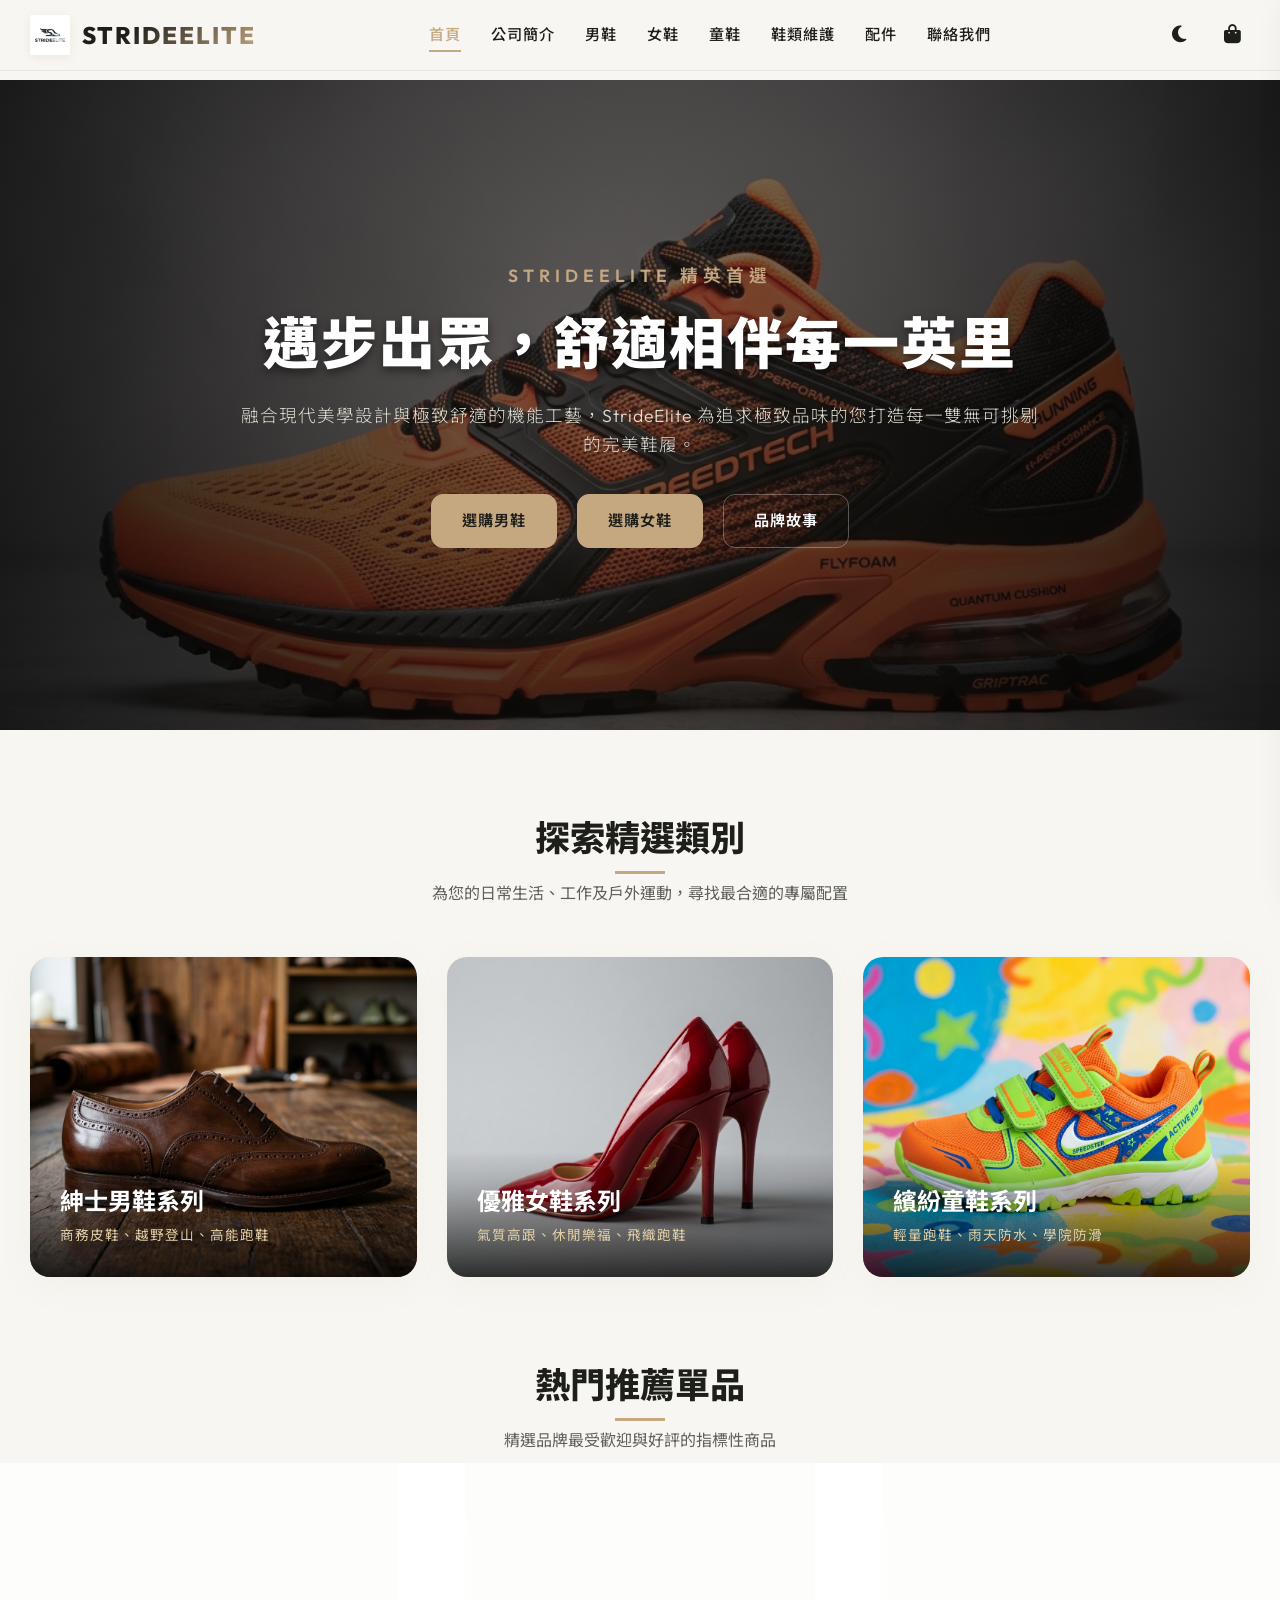
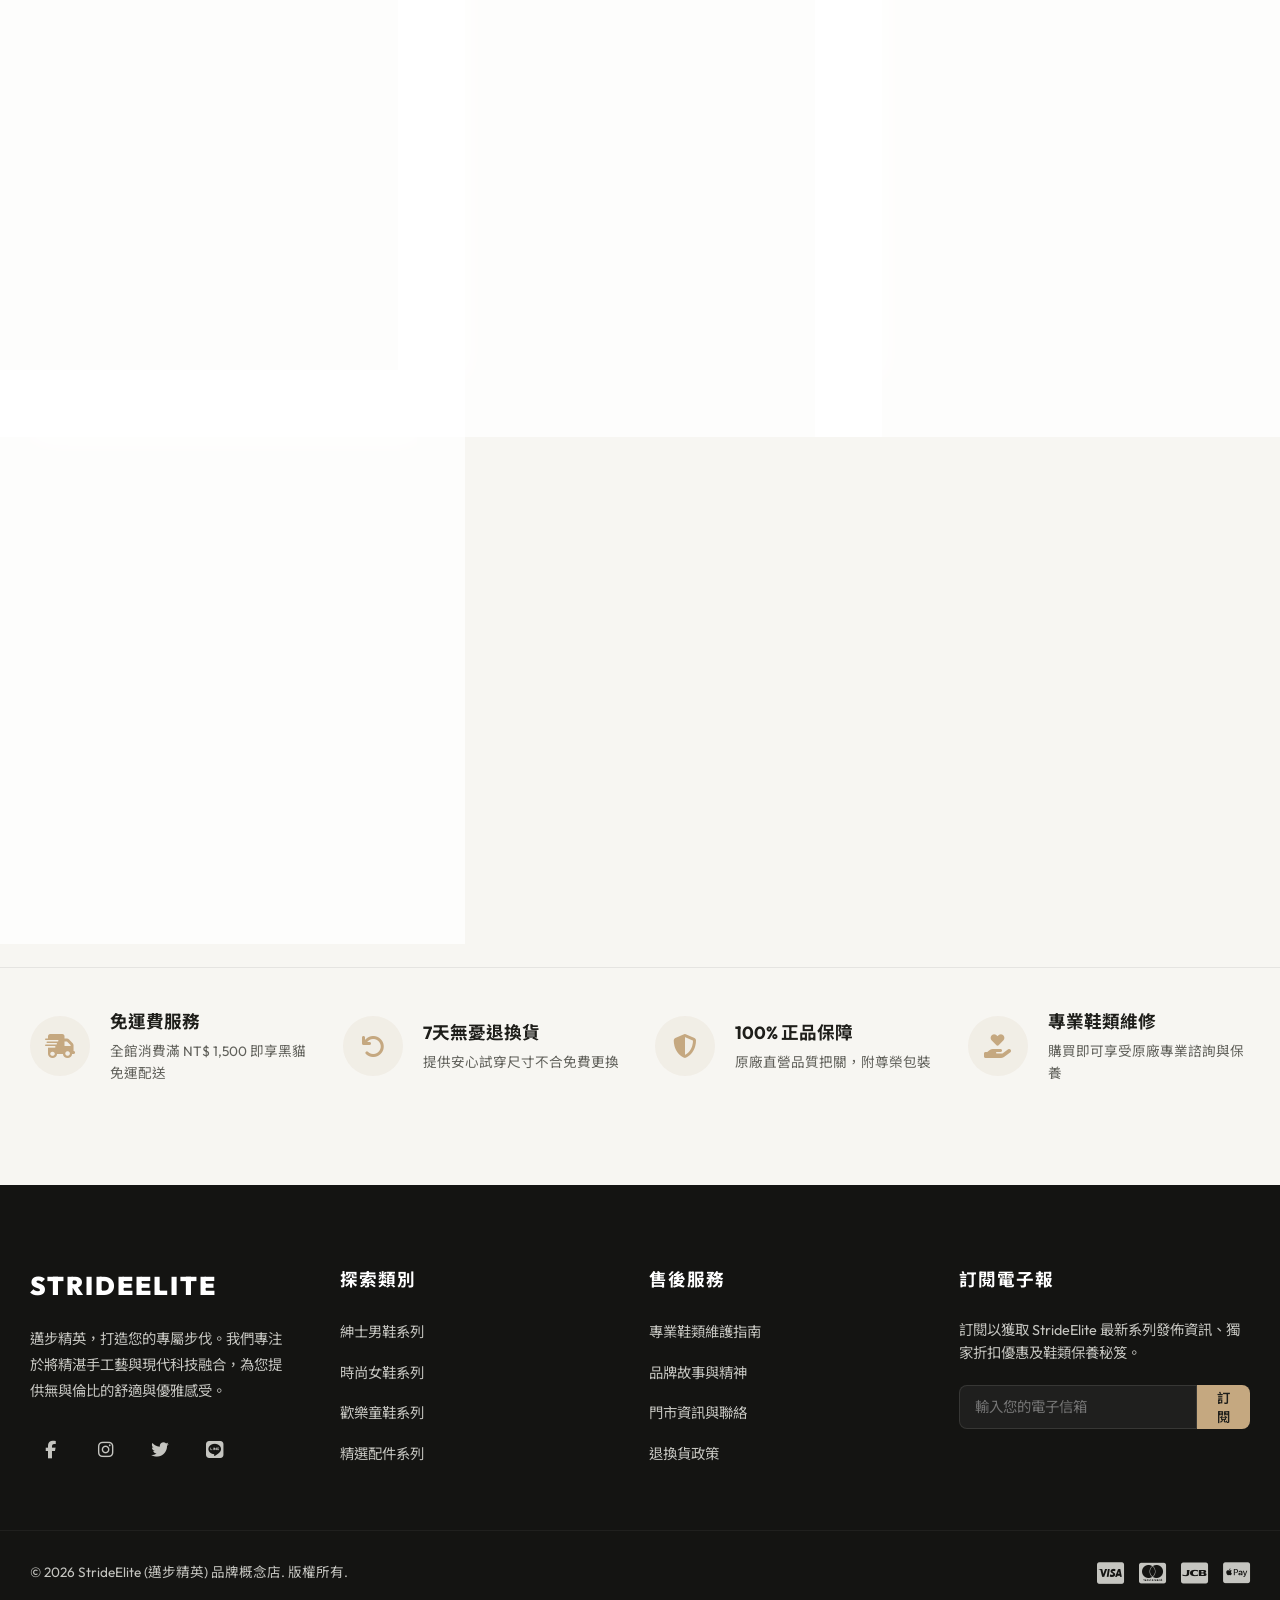
==== index.html @ 2a744b9c "Add files via upload" ====
<!DOCTYPE html>
<html lang="zh-Hant-TW">
<head>
  <meta charset="UTF-8">
  <meta name="viewport" content="width=device-width, initial-scale=1.0">
  
  <!-- SEO Meta Tags -->
  <title>陳如雪的鞋子商店</title>
  <meta name="description" content="StrideElite 邁步精英鞋類品牌概念店提供最優質的男鞋、女鞋、童鞋系列，以及頂級鞋類保養用品與專屬配件。融合精湛手工工藝與現代避震科技，為您打造極致完美的舒適步伐。">
  <meta name="keywords" content="StrideElite, 男鞋, 女鞋, 童鞋, 皮鞋, 運動鞋, 登山靴, 鞋子保養, 鞋墊, 購物網站">
  <meta name="author" content="StrideElite Co.">
  <meta name="robots" content="index, follow">
  
  <!-- Open Graph / Facebook -->
  <meta property="og:type" content="website">
  <meta property="og:title" content="StrideElite 邁步精英 | 尊榮頂級鞋類品牌概念店">
  <meta property="og:description" content="融合經典手工工藝與現代材料科技，為您提供無與倫比的舒適與優雅。全館滿 NT$ 1500 免運，享 7 天尺寸免費退換貨。">
  <meta property="og:image" content="assets/images/logo.png">
  
  <!-- Favicon -->
  <link rel="icon" type="image/png" href="assets/images/logo.png">
  
  <!-- Stylesheets -->
  <!-- FontAwesome Icons -->
  <link rel="stylesheet" href="https://cdnjs.cloudflare.com/ajax/libs/font-awesome/6.4.0/css/all.min.css">
  <!-- Custom CSS Stylesheet -->
  <link rel="stylesheet" href="css/styles.css">
</head>
<body>

  <!-- App Sticky Navbar (Header) -->
  <header class="app-header" id="app-header">
    <!-- Rendered Dynamically by js/components.js and js/app.js -->
  </header>

  <!-- Main View Container (Dynamic Content) -->
  <main class="main-content" id="main-content">
    <!-- Loaded Dynamically via Router (Home, About, Mens, Womens, Kids, Care, Accessories, Contact, Detail) -->
    <div style="padding: 100px; text-align: center;">
      <i class="fas fa-spinner fa-spin" style="font-size: 3rem; color: var(--primary-gold); margin-bottom: 20px;"></i>
      <h2>載入 StrideElite 精品商城中...</h2>
    </div>
  </main>

  <!-- App Footer -->
  <footer class="app-footer" id="app-footer">
    <!-- Rendered Dynamically by js/components.js and js/app.js -->
  </footer>

  <!-- Sidebar Cart Widget -->
  <div class="cart-sidebar" id="cart-sidebar">
    <div class="cart-header">
      <h3><i class="fas fa-shopping-bag" style="color: var(--primary-gold);"></i> 我的購物車</h3>
      <button class="close-cart-btn" id="close-cart-btn" title="關閉購物車">
        <i class="fas fa-times"></i>
      </button>
    </div>
    
    <!-- Dynamic Cart Item List -->
    <div class="cart-items-list" id="cart-items-list">
      <!-- Generated dynamically by js/app.js -->
    </div>
    
    <div class="cart-footer">
      <div class="cart-total-row">
        <span class="cart-total-label">總金額 (Subtotal):</span>
        <span class="cart-total-price" id="cart-total-price">0</span>
      </div>
      <button class="btn btn-primary btn-checkout" id="checkout-btn">
        立即前往結帳 <i class="fas fa-arrow-right" style="margin-left: 8px;"></i>
      </button>
    </div>
  </div>

  <!-- Global Backdrop overlay (for Cart & Drawer) -->
  <div class="overlay-backdrop" id="overlay-backdrop"></div>

  <!-- Application Logic Scripts -->
  <!-- 1. Database -->
  <script src="js/products.js"></script>
  <!-- 2. Reusable UI Templates -->
  <script src="js/components.js"></script>
  <!-- 3. Router and Controllers -->
  <script src="js/app.js"></script>
  
  <script>
    // 綁定頁尾的靜態內容加載（由於 Footer 為 SPA 全局，因此在頁面載入後自動渲染）
    document.addEventListener('DOMContentLoaded', () => {
      const footer = document.getElementById('app-footer');
      if (footer) {
        footer.innerHTML = getFooterHTML();
        
        // 訂閱表單模擬提交
        const newsletterForm = document.getElementById('newsletter-form');
        if (newsletterForm) {
          newsletterForm.addEventListener('submit', (e) => {
            e.preventDefault();
            const emailInput = newsletterForm.querySelector('input');
            const email = emailInput.value;
            showToast(`感謝訂閱！折扣碼已發送至 ${email}`);
            newsletterForm.reset();
          });
        }
      }
    });
  </script>
</body>
</html>
---- css/styles.css ----
/* StrideElite - Premium Brand Shoe Website Styling */

/* Import Fonts */
@import url('https://fonts.googleapis.com/css2?family=Noto+Sans+TC:wght@300;400;500;700;900&family=Outfit:wght@300;400;500;600;700;900&display=swap');

/* CSS Variables */
:root {
  /* Color Palette - Premium Warm/Bronze Theme */
  --primary-gold: #c5a880;
  --primary-gold-hover: #b09168;
  --accent-gold: #e2cfa7;
  
  /* Light Theme Colors */
  --bg-color: #f7f6f2;
  --bg-card: rgba(255, 255, 255, 0.75);
  --bg-nav: rgba(247, 246, 242, 0.85);
  --text-primary: #1e1e1a;
  --text-secondary: #60605a;
  --border-color: rgba(30, 30, 26, 0.08);
  --card-shadow: 0 8px 32px 0 rgba(197, 168, 128, 0.08);
  --glass-bg: rgba(255, 255, 255, 0.45);
  --glass-border: rgba(255, 255, 255, 0.6);
  --footer-bg: #141412;
  --footer-text: #c5c5c0;
  --input-bg: #ffffff;
  
  /* Status Colors */
  --success: #63a375;
  --warning: #ffb142;
  
  /* Fonts */
  --font-primary: 'Outfit', 'Noto Sans TC', sans-serif;
  
  /* System Constants */
  --border-radius-lg: 20px;
  --border-radius-md: 12px;
  --border-radius-sm: 8px;
  --transition-smooth: all 0.4s cubic-bezier(0.25, 1, 0.5, 1);
  --transition-fast: all 0.2s ease;
}

/* Dark Theme Variables */
[data-theme="dark"] {
  --bg-color: #0d0d0c;
  --bg-card: rgba(20, 20, 18, 0.75);
  --bg-nav: rgba(13, 13, 12, 0.85);
  --text-primary: #f5f5f0;
  --text-secondary: #a5a59f;
  --border-color: rgba(245, 245, 240, 0.08);
  --card-shadow: 0 8px 32px 0 rgba(0, 0, 0, 0.4);
  --glass-bg: rgba(20, 20, 18, 0.45);
  --glass-border: rgba(245, 245, 240, 0.08);
  --footer-bg: #070706;
  --footer-text: #9a9a95;
  --input-bg: #181816;
}

/* Reset & Global Styles */
* {
  margin: 0;
  padding: 0;
  box-sizing: border-box;
}

body {
  font-family: var(--font-primary);
  background-color: var(--bg-color);
  color: var(--text-primary);
  line-height: 1.6;
  overflow-x: hidden;
  transition: background-color 0.5s ease, color 0.5s ease;
}

a {
  text-decoration: none;
  color: inherit;
  transition: var(--transition-fast);
}

button, input, textarea, select {
  font-family: inherit;
  outline: none;
}

img {
  max-width: 100%;
  height: auto;
  display: block;
}

/* Scrollbar Customization */
::-webkit-scrollbar {
  width: 8px;
}
::-webkit-scrollbar-track {
  background: var(--bg-color);
}
::-webkit-scrollbar-thumb {
  background: var(--primary-gold);
  border-radius: 4px;
}
::-webkit-scrollbar-thumb:hover {
  background: var(--primary-gold-hover);
}

/* Glassmorphism Utility */
.glass-panel {
  background: var(--bg-card);
  backdrop-filter: blur(16px);
  -webkit-backdrop-filter: blur(16px);
  border: 1px solid var(--border-color);
  box-shadow: var(--card-shadow);
  border-radius: var(--border-radius-lg);
  transition: var(--transition-smooth);
}

/* App Header Layout */
.app-header {
  position: fixed;
  top: 0;
  left: 0;
  width: 100%;
  z-index: 1000;
  background: var(--bg-nav);
  backdrop-filter: blur(20px);
  -webkit-backdrop-filter: blur(20px);
  border-bottom: 1px solid var(--border-color);
  transition: var(--transition-smooth);
}

.header-container {
  max-width: 1400px;
  margin: 0 auto;
  padding: 15px 30px;
  display: flex;
  justify-content: space-between;
  align-items: center;
}

.logo-link {
  display: flex;
  align-items: center;
  gap: 12px;
}

.logo-img {
  height: 40px;
  width: auto;
  filter: drop-shadow(0 2px 4px rgba(197, 168, 128, 0.2));
}

.logo-text {
  font-size: 1.5rem;
  font-weight: 800;
  letter-spacing: 2px;
  background: linear-gradient(135deg, var(--text-primary) 30%, var(--primary-gold) 100%);
  -webkit-background-clip: text;
  -webkit-text-fill-color: transparent;
  text-transform: uppercase;
}

.nav-menu {
  display: flex;
  list-style: none;
  gap: 30px;
}

.nav-link {
  font-size: 0.95rem;
  font-weight: 500;
  letter-spacing: 1px;
  position: relative;
  padding: 8px 0;
}

.nav-link::after {
  content: '';
  position: absolute;
  bottom: 0;
  left: 0;
  width: 0;
  height: 2px;
  background-color: var(--primary-gold);
  transition: var(--transition-smooth);
}

.nav-link:hover, .nav-link.active {
  color: var(--primary-gold);
}

.nav-link:hover::after, .nav-link.active::after {
  width: 100%;
}

.header-actions {
  display: flex;
  align-items: center;
  gap: 20px;
}

.action-btn {
  background: none;
  border: none;
  color: var(--text-primary);
  font-size: 1.2rem;
  cursor: pointer;
  padding: 8px;
  border-radius: 50%;
  display: flex;
  align-items: center;
  justify-content: center;
  transition: var(--transition-smooth);
  border: 1px solid transparent;
}

.action-btn:hover {
  background-color: var(--border-color);
  color: var(--primary-gold);
  border-color: var(--primary-gold);
}

.theme-toggle i {
  transition: transform 0.5s ease;
}

.theme-toggle:hover i {
  transform: rotate(45deg);
}

/* Mobile Menu Toggle Button */
.menu-toggle {
  display: none;
}

/* Main Content Wrapper */
.main-content {
  margin-top: 80px; /* To prevent overlap with fixed header */
  min-height: calc(100vh - 80px - 320px);
}

/* Page Containers with Fade-in Animation */
.page-view {
  animation: pageFadeIn 0.6s cubic-bezier(0.25, 1, 0.5, 1) forwards;
}

@keyframes pageFadeIn {
  from {
    opacity: 0;
    transform: translateY(15px);
  }
  to {
    opacity: 1;
    transform: translateY(0);
  }
}

/* --- Hero Section & Homepage --- */
.hero-section {
  position: relative;
  height: 650px;
  display: flex;
  align-items: center;
  justify-content: center;
  text-align: center;
  background: linear-gradient(rgba(0, 0, 0, 0.4), rgba(0, 0, 0, 0.6)), url('../assets/images/men_runner.png') no-repeat center center;
  background-size: cover;
  background-attachment: fixed;
  color: #ffffff;
  padding: 0 20px;
}

.hero-overlay {
  position: absolute;
  top: 0;
  left: 0;
  width: 100%;
  height: 100%;
  background: radial-gradient(circle, rgba(197, 168, 128, 0.1) 0%, rgba(0, 0, 0, 0.7) 100%);
  pointer-events: none;
}

.hero-content {
  position: relative;
  z-index: 2;
  max-width: 800px;
  animation: heroSlideUp 1s ease-out;
}

@keyframes heroSlideUp {
  from {
    opacity: 0;
    transform: translateY(30px);
  }
  to {
    opacity: 1;
    transform: translateY(0);
  }
}

.hero-subtitle {
  font-size: 1.1rem;
  font-weight: 600;
  text-transform: uppercase;
  letter-spacing: 5px;
  color: var(--primary-gold);
  margin-bottom: 20px;
}

.hero-title {
  font-size: 3.5rem;
  font-weight: 900;
  line-height: 1.2;
  margin-bottom: 25px;
  letter-spacing: 2px;
  text-shadow: 0 4px 10px rgba(0, 0, 0, 0.5);
}

.hero-description {
  font-size: 1.1rem;
  margin-bottom: 35px;
  color: #e0e0d5;
  font-weight: 300;
  letter-spacing: 1px;
}

.hero-buttons {
  display: flex;
  justify-content: center;
  gap: 20px;
}

.btn {
  display: inline-flex;
  align-items: center;
  gap: 10px;
  padding: 14px 30px;
  border-radius: var(--border-radius-md);
  font-weight: 600;
  font-size: 0.95rem;
  letter-spacing: 1px;
  cursor: pointer;
  transition: var(--transition-smooth);
}

.btn-primary {
  background-color: var(--primary-gold);
  color: #1e1e1a;
  border: 1px solid var(--primary-gold);
}

.btn-primary:hover {
  background-color: transparent;
  color: #ffffff;
  box-shadow: 0 0 20px rgba(197, 168, 128, 0.4);
}

.btn-secondary {
  background-color: transparent;
  color: #ffffff;
  border: 1px solid rgba(255, 255, 255, 0.3);
}

.btn-secondary:hover {
  border-color: #ffffff;
  background-color: rgba(255, 255, 255, 0.1);
}

/* Category Grid Showcase */
.category-showcase {
  max-width: 1400px;
  margin: 80px auto;
  padding: 0 30px;
}

.section-header {
  text-align: center;
  margin-bottom: 50px;
}

.section-title {
  font-size: 2.2rem;
  font-weight: 800;
  margin-bottom: 15px;
  position: relative;
  display: inline-block;
}

.section-title::after {
  content: '';
  position: absolute;
  bottom: -8px;
  left: 50%;
  transform: translateX(-50%);
  width: 50px;
  height: 3px;
  background-color: var(--primary-gold);
}

.section-subtitle {
  color: var(--text-secondary);
  font-size: 1rem;
}

.grid-categories {
  display: grid;
  grid-template-columns: repeat(3, 1fr);
  gap: 30px;
}

.category-card {
  position: relative;
  height: 320px;
  border-radius: var(--border-radius-lg);
  overflow: hidden;
  box-shadow: var(--card-shadow);
  cursor: pointer;
}

.category-img-wrapper {
  width: 100%;
  height: 100%;
  transition: var(--transition-smooth);
}

.category-card img {
  width: 100%;
  height: 100%;
  object-fit: cover;
  transition: var(--transition-smooth);
}

.category-info {
  position: absolute;
  bottom: 0;
  left: 0;
  width: 100%;
  padding: 30px;
  background: linear-gradient(to top, rgba(0, 0, 0, 0.8) 0%, rgba(0, 0, 0, 0) 100%);
  color: #ffffff;
  z-index: 2;
  transition: var(--transition-smooth);
}

.category-info h3 {
  font-size: 1.5rem;
  font-weight: 700;
  margin-bottom: 5px;
}

.category-info p {
  font-size: 0.85rem;
  color: var(--accent-gold);
  letter-spacing: 1px;
}

.category-card:hover img {
  transform: scale(1.1);
}

.category-card:hover .category-info {
  padding-bottom: 35px;
}

/* Featured Products & Grid Lists */
.featured-products {
  max-width: 1400px;
  margin: 80px auto;
  padding: 0 30px;
}

.products-grid {
  display: grid;
  grid-template-columns: repeat(auto-fill, minmax(320px, 1fr));
  gap: 30px;
}

/* Product Card - Glassmorphism style */
.product-card {
  position: relative;
  display: flex;
  flex-direction: column;
  height: 100%;
  padding: 20px;
  border-radius: var(--border-radius-lg);
  overflow: hidden;
  transition: var(--transition-smooth);
  background: var(--bg-card);
}

.product-card:hover {
  transform: translateY(-8px);
  border-color: var(--primary-gold);
  box-shadow: 0 12px 40px 0 rgba(197, 168, 128, 0.15);
}

.badge-tag {
  position: absolute;
  top: 25px;
  left: 25px;
  background-color: var(--primary-gold);
  color: #1e1e1a;
  padding: 5px 12px;
  border-radius: 30px;
  font-size: 0.75rem;
  font-weight: 700;
  z-index: 3;
}

.product-img-holder {
  width: 100%;
  height: 250px;
  display: flex;
  align-items: center;
  justify-content: center;
  border-radius: var(--border-radius-md);
  background-color: rgba(30, 30, 26, 0.03);
  overflow: hidden;
  margin-bottom: 20px;
}

[data-theme="dark"] .product-img-holder {
  background-color: rgba(255, 255, 255, 0.02);
}

.product-img-holder img {
  max-height: 85%;
  max-width: 85%;
  object-fit: contain;
  transition: var(--transition-smooth);
}

.product-card:hover .product-img-holder img {
  transform: scale(1.08) rotate(-2deg);
}

.product-meta {
  flex-grow: 1;
  display: flex;
  flex-direction: column;
}

.product-meta-header {
  display: flex;
  justify-content: space-between;
  align-items: flex-start;
  margin-bottom: 10px;
}

.product-cat {
  font-size: 0.8rem;
  text-transform: uppercase;
  color: var(--primary-gold);
  font-weight: 600;
  letter-spacing: 1px;
}

.product-rating {
  font-size: 0.85rem;
  font-weight: 600;
  display: flex;
  align-items: center;
  gap: 4px;
  color: var(--warning);
}

.product-card-title {
  font-size: 1.15rem;
  font-weight: 700;
  margin-bottom: 12px;
  line-height: 1.4;
  color: var(--text-primary);
  display: -webkit-box;
  -webkit-line-clamp: 2;
  -webkit-box-orient: vertical;
  overflow: hidden;
  height: 3.2rem;
}

.product-card-bottom {
  display: flex;
  justify-content: space-between;
  align-items: center;
  margin-top: auto;
  padding-top: 15px;
  border-top: 1px solid var(--border-color);
}

.price-box {
  display: flex;
  flex-direction: column;
}

.price-original {
  font-size: 0.8rem;
  text-decoration: line-through;
  color: var(--text-secondary);
}

.price-current {
  font-size: 1.3rem;
  font-weight: 800;
  color: var(--text-primary);
}

.price-current::before {
  content: 'NT$ ';
  font-size: 0.9rem;
  font-weight: 600;
}

.add-cart-btn {
  background-color: var(--primary-gold);
  border: none;
  width: 40px;
  height: 40px;
  border-radius: var(--border-radius-sm);
  color: #1e1e1a;
  cursor: pointer;
  display: flex;
  align-items: center;
  justify-content: center;
  font-size: 1rem;
  transition: var(--transition-smooth);
}

.add-cart-btn:hover {
  background-color: var(--text-primary);
  color: var(--bg-color);
}

/* Grid Filter Section */
.filter-bar {
  display: flex;
  justify-content: space-between;
  align-items: center;
  margin-bottom: 40px;
  padding: 20px 30px;
  border-radius: var(--border-radius-md);
  flex-wrap: wrap;
  gap: 20px;
}

.search-box {
  position: relative;
  min-width: 300px;
  flex-grow: 1;
  max-width: 450px;
}

.search-box input {
  width: 100%;
  padding: 12px 20px 12px 45px;
  border-radius: 30px;
  border: 1px solid var(--border-color);
  background-color: var(--input-bg);
  color: var(--text-primary);
  font-size: 0.9rem;
  transition: var(--transition-smooth);
}

.search-box input:focus {
  border-color: var(--primary-gold);
  box-shadow: 0 0 0 3px rgba(197, 168, 128, 0.15);
}

.search-box i {
  position: absolute;
  left: 18px;
  top: 50%;
  transform: translateY(-50%);
  color: var(--text-secondary);
}

.filter-options {
  display: flex;
  gap: 15px;
  align-items: center;
}

.filter-select {
  padding: 12px 20px;
  border-radius: 30px;
  border: 1px solid var(--border-color);
  background-color: var(--input-bg);
  color: var(--text-primary);
  font-size: 0.9rem;
  cursor: pointer;
  transition: var(--transition-smooth);
}

.filter-select:focus {
  border-color: var(--primary-gold);
}

/* Brand Benefits Badge row */
.brand-benefits {
  max-width: 1400px;
  margin: 60px auto;
  padding: 40px 30px;
  display: grid;
  grid-template-columns: repeat(4, 1fr);
  gap: 30px;
  border-top: 1px solid var(--border-color);
}

.benefit-item {
  display: flex;
  align-items: center;
  gap: 20px;
}

.benefit-icon {
  width: 60px;
  height: 60px;
  background-color: rgba(197, 168, 128, 0.1);
  color: var(--primary-gold);
  border-radius: 50%;
  display: flex;
  align-items: center;
  justify-content: center;
  font-size: 1.5rem;
  flex-shrink: 0;
}

.benefit-text h4 {
  font-size: 1.1rem;
  font-weight: 700;
  margin-bottom: 5px;
}

.benefit-text p {
  font-size: 0.85rem;
  color: var(--text-secondary);
}

/* --- Company Profile Page (關於我們) --- */
.about-hero {
  height: 400px;
  position: relative;
  display: flex;
  align-items: center;
  justify-content: center;
  background: linear-gradient(rgba(0,0,0,0.5), rgba(0,0,0,0.7)), url('../assets/images/logo.png') no-repeat center center;
  background-size: contain;
  background-color: #141412;
  color: #ffffff;
  text-align: center;
  margin-bottom: 80px;
}

.about-content {
  max-width: 1000px;
  margin: 0 auto 80px;
  padding: 0 30px;
}

.about-grid {
  display: grid;
  grid-template-columns: 1fr 1fr;
  gap: 60px;
  align-items: center;
  margin-bottom: 80px;
}

.about-text h3 {
  font-size: 1.8rem;
  font-weight: 700;
  margin-bottom: 20px;
  color: var(--primary-gold);
}

.about-text p {
  margin-bottom: 20px;
  color: var(--text-secondary);
  font-size: 1.05rem;
  text-align: justify;
}

.about-image {
  border-radius: var(--border-radius-lg);
  overflow: hidden;
  box-shadow: var(--card-shadow);
  border: 1px solid var(--border-color);
  background-color: var(--bg-card);
  padding: 10px;
}

.about-image img {
  border-radius: var(--border-radius-md);
  width: 100%;
  height: 400px;
  object-fit: cover;
}

.values-row {
  display: grid;
  grid-template-columns: repeat(3, 1fr);
  gap: 30px;
  margin-top: 60px;
}

.value-card {
  padding: 40px 30px;
  text-align: center;
}

.value-card i {
  font-size: 2.5rem;
  color: var(--primary-gold);
  margin-bottom: 25px;
}

.value-card h4 {
  font-size: 1.3rem;
  font-weight: 700;
  margin-bottom: 15px;
}

.value-card p {
  color: var(--text-secondary);
  font-size: 0.95rem;
}

/* --- Shoe Care & Maintenance (鞋類維護) --- */
.care-section {
  max-width: 1200px;
  margin: 60px auto;
  padding: 0 30px;
}

.care-tabs {
  display: flex;
  justify-content: center;
  gap: 15px;
  margin-bottom: 50px;
}

.tab-btn {
  padding: 12px 25px;
  border-radius: 30px;
  border: 1px solid var(--border-color);
  background: var(--bg-card);
  color: var(--text-primary);
  font-weight: 600;
  cursor: pointer;
  transition: var(--transition-smooth);
}

.tab-btn.active, .tab-btn:hover {
  background-color: var(--primary-gold);
  color: #1e1e1a;
  border-color: var(--primary-gold);
  box-shadow: 0 4px 15px rgba(197, 168, 128, 0.3);
}

.care-guide-container {
  display: grid;
  grid-template-columns: 1fr 1fr;
  gap: 50px;
  align-items: center;
  padding: 40px;
}

.care-guide-content h3 {
  font-size: 1.8rem;
  font-weight: 800;
  margin-bottom: 20px;
  color: var(--primary-gold);
}

.care-guide-content p {
  color: var(--text-secondary);
  margin-bottom: 30px;
}

.step-list {
  display: flex;
  flex-direction: column;
  gap: 20px;
}

.step-item {
  display: flex;
  gap: 15px;
}

.step-num {
  width: 32px;
  height: 32px;
  background-color: var(--primary-gold);
  color: #1e1e1a;
  border-radius: 50%;
  display: flex;
  align-items: center;
  justify-content: center;
  font-weight: 700;
  flex-shrink: 0;
}

.step-text h5 {
  font-size: 1rem;
  font-weight: 700;
  margin-bottom: 5px;
}

.step-text p {
  font-size: 0.9rem;
  color: var(--text-secondary);
  margin-bottom: 0;
}

.care-guide-img img {
  border-radius: var(--border-radius-lg);
  box-shadow: var(--card-shadow);
  width: 100%;
  height: 350px;
  object-fit: cover;
}

/* --- Contact Us (聯絡我們) --- */
.contact-container {
  max-width: 1200px;
  margin: 60px auto;
  padding: 0 30px;
  display: grid;
  grid-template-columns: 1.2fr 1.8fr;
  gap: 50px;
}

.contact-info-panel {
  padding: 40px;
  display: flex;
  flex-direction: column;
  gap: 30px;
}

.contact-info-panel h3 {
  font-size: 1.8rem;
  font-weight: 800;
  color: var(--primary-gold);
}

.contact-details {
  display: flex;
  flex-direction: column;
  gap: 25px;
}

.contact-detail-item {
  display: flex;
  gap: 20px;
  align-items: flex-start;
}

.contact-detail-item i {
  font-size: 1.3rem;
  color: var(--primary-gold);
  width: 30px;
  text-align: center;
}

.contact-detail-text h5 {
  font-size: 1rem;
  font-weight: 700;
  margin-bottom: 4px;
}

.contact-detail-text p {
  font-size: 0.9rem;
  color: var(--text-secondary);
}

.social-links {
  display: flex;
  gap: 15px;
  margin-top: 10px;
}

.social-icon {
  width: 40px;
  height: 40px;
  border-radius: 50%;
  border: 1px solid var(--border-color);
  display: flex;
  align-items: center;
  justify-content: center;
  font-size: 1.1rem;
  transition: var(--transition-smooth);
}

.social-icon:hover {
  background-color: var(--primary-gold);
  color: #1e1e1a;
  border-color: var(--primary-gold);
  transform: translateY(-3px);
}

.contact-form-panel {
  padding: 40px;
}

.contact-form-panel h3 {
  font-size: 1.8rem;
  font-weight: 800;
  margin-bottom: 30px;
}

.form-group {
  margin-bottom: 20px;
}

.form-group label {
  display: block;
  font-size: 0.9rem;
  font-weight: 600;
  margin-bottom: 8px;
}

.form-group input, .form-group textarea {
  width: 100%;
  padding: 12px 18px;
  border-radius: var(--border-radius-sm);
  border: 1px solid var(--border-color);
  background-color: var(--input-bg);
  color: var(--text-primary);
  font-size: 0.95rem;
  transition: var(--transition-smooth);
}

.form-group input:focus, .form-group textarea:focus {
  border-color: var(--primary-gold);
  box-shadow: 0 0 0 3px rgba(197, 168, 128, 0.15);
}

.form-group textarea {
  height: 150px;
  resize: vertical;
}

/* Submit Form Feedback */
.form-feedback {
  padding: 15px;
  border-radius: var(--border-radius-sm);
  margin-bottom: 20px;
  font-weight: 600;
  display: none;
  animation: pageFadeIn 0.3s ease;
}

.form-feedback.success {
  background-color: rgba(99, 163, 117, 0.15);
  color: var(--success);
  border: 1px solid rgba(99, 163, 117, 0.3);
  display: block;
}

/* --- Product Detail Page (商品詳細頁面) --- */
.detail-container {
  max-width: 1300px;
  margin: 60px auto;
  padding: 0 30px;
}

.detail-back-link {
  display: inline-flex;
  align-items: center;
  gap: 8px;
  font-weight: 600;
  color: var(--primary-gold);
  margin-bottom: 30px;
}

.detail-back-link:hover {
  transform: translateX(-5px);
}

.detail-grid {
  display: grid;
  grid-template-columns: 1fr 1fr;
  gap: 60px;
  margin-bottom: 80px;
}

.detail-gallery {
  display: flex;
  align-items: center;
  justify-content: center;
  padding: 40px;
  border-radius: var(--border-radius-lg);
  background-color: rgba(30, 30, 26, 0.02);
}

[data-theme="dark"] .detail-gallery {
  background-color: rgba(255, 255, 255, 0.01);
}

.detail-main-img {
  max-height: 450px;
  object-fit: contain;
  filter: drop-shadow(0 15px 30px rgba(0, 0, 0, 0.1));
}

.detail-info {
  display: flex;
  flex-direction: column;
}

.detail-cat-row {
  display: flex;
  justify-content: space-between;
  align-items: center;
  margin-bottom: 15px;
}

.detail-title {
  font-size: 2.2rem;
  font-weight: 900;
  line-height: 1.3;
  margin-bottom: 20px;
}

.detail-price-row {
  display: flex;
  align-items: center;
  gap: 20px;
  margin-bottom: 25px;
  padding-bottom: 25px;
  border-bottom: 1px solid var(--border-color);
}

.detail-price-curr {
  font-size: 2rem;
  font-weight: 800;
  color: var(--text-primary);
}

.detail-price-curr::before {
  content: 'NT$ ';
  font-size: 1.2rem;
}

.detail-price-orig {
  font-size: 1.1rem;
  text-decoration: line-through;
  color: var(--text-secondary);
}

.detail-description {
  color: var(--text-secondary);
  font-size: 1.05rem;
  margin-bottom: 30px;
  line-height: 1.8;
}

.detail-options {
  display: flex;
  flex-direction: column;
  gap: 25px;
  margin-bottom: 40px;
}

.option-group h4 {
  font-size: 0.95rem;
  font-weight: 700;
  margin-bottom: 12px;
  text-transform: uppercase;
  letter-spacing: 1px;
}

.size-selector {
  display: flex;
  flex-wrap: wrap;
  gap: 12px;
}

.size-btn {
  width: 50px;
  height: 50px;
  border-radius: 50%;
  border: 1px solid var(--border-color);
  background: var(--bg-card);
  color: var(--text-primary);
  font-weight: 600;
  font-size: 0.95rem;
  display: flex;
  align-items: center;
  justify-content: center;
  cursor: pointer;
  transition: var(--transition-smooth);
}

.size-btn:hover {
  border-color: var(--primary-gold);
  color: var(--primary-gold);
}

.size-btn.active {
  background-color: var(--primary-gold);
  color: #1e1e1a;
  border-color: var(--primary-gold);
  box-shadow: 0 4px 15px rgba(197, 168, 128, 0.3);
}

.color-selector {
  display: flex;
  gap: 12px;
}

.color-pill {
  padding: 8px 18px;
  border-radius: 30px;
  border: 1px solid var(--border-color);
  background: var(--bg-card);
  font-size: 0.9rem;
  font-weight: 600;
  cursor: pointer;
  transition: var(--transition-smooth);
}

.color-pill:hover, .color-pill.active {
  border-color: var(--primary-gold);
  color: var(--primary-gold);
}

.color-pill.active {
  background-color: rgba(197, 168, 128, 0.1);
}

.detail-actions {
  display: flex;
  gap: 20px;
  margin-bottom: 40px;
}

.qty-selector {
  display: flex;
  align-items: center;
  border: 1px solid var(--border-color);
  border-radius: var(--border-radius-sm);
  background: var(--bg-card);
  overflow: hidden;
}

.qty-btn {
  border: none;
  background: none;
  color: var(--text-primary);
  width: 45px;
  height: 45px;
  font-size: 1.1rem;
  cursor: pointer;
  display: flex;
  align-items: center;
  justify-content: center;
  transition: var(--transition-fast);
}

.qty-btn:hover {
  background-color: var(--border-color);
}

.qty-input {
  width: 50px;
  height: 45px;
  border: none;
  background: none;
  color: var(--text-primary);
  text-align: center;
  font-size: 1rem;
  font-weight: 700;
  pointer-events: none;
}

.btn-add-to-cart {
  flex-grow: 1;
  justify-content: center;
  height: 47px;
}

/* Detail Features List */
.detail-features {
  padding: 30px;
  margin-bottom: 60px;
}

.detail-features h4 {
  font-size: 1.2rem;
  font-weight: 800;
  margin-bottom: 20px;
  color: var(--primary-gold);
}

.detail-features ul {
  list-style: none;
  display: flex;
  flex-direction: column;
  gap: 12px;
}

.detail-features li {
  position: relative;
  padding-left: 25px;
  font-size: 0.95rem;
  color: var(--text-secondary);
}

.detail-features li::before {
  content: '✓';
  position: absolute;
  left: 0;
  color: var(--primary-gold);
  font-weight: 900;
}

/* Dynamic Reviews Widget */
.reviews-section {
  border-top: 1px solid var(--border-color);
  padding-top: 50px;
}

.reviews-header {
  display: flex;
  justify-content: space-between;
  align-items: center;
  margin-bottom: 40px;
}

.reviews-header h4 {
  font-size: 1.5rem;
  font-weight: 800;
}

.reviews-summary {
  display: flex;
  align-items: center;
  gap: 15px;
}

.rating-huge {
  font-size: 3rem;
  font-weight: 900;
  color: var(--primary-gold);
  line-height: 1;
}

.rating-stars {
  color: var(--warning);
  font-size: 1.1rem;
}

.reviews-list {
  display: flex;
  flex-direction: column;
  gap: 25px;
}

.review-item {
  padding: 25px;
  border-radius: var(--border-radius-md);
}

.review-meta {
  display: flex;
  justify-content: space-between;
  align-items: center;
  margin-bottom: 12px;
}

.review-user-info {
  display: flex;
  align-items: center;
  gap: 12px;
}

.user-avatar {
  width: 40px;
  height: 40px;
  border-radius: 50%;
  background-color: var(--primary-gold);
  color: #1e1e1a;
  display: flex;
  align-items: center;
  justify-content: center;
  font-weight: 700;
  font-size: 0.95rem;
}

.user-name {
  font-weight: 700;
  font-size: 0.95rem;
}

.review-date {
  font-size: 0.8rem;
  color: var(--text-secondary);
}

.review-content {
  font-size: 0.95rem;
  color: var(--text-secondary);
  line-height: 1.6;
}

/* --- Cart Sidebar Widget --- */
.cart-sidebar {
  position: fixed;
  top: 0;
  right: -450px;
  width: 420px;
  height: 100vh;
  z-index: 2000;
  background: var(--bg-card);
  backdrop-filter: blur(20px);
  -webkit-backdrop-filter: blur(20px);
  border-left: 1px solid var(--border-color);
  box-shadow: -10px 0 40px rgba(0, 0, 0, 0.15);
  display: flex;
  flex-direction: column;
  transition: right 0.5s cubic-bezier(0.25, 1, 0.5, 1);
}

.cart-sidebar.open {
  right: 0;
}

.cart-header {
  padding: 25px 30px;
  border-bottom: 1px solid var(--border-color);
  display: flex;
  justify-content: space-between;
  align-items: center;
}

.cart-header h3 {
  font-size: 1.3rem;
  font-weight: 800;
  display: flex;
  align-items: center;
  gap: 10px;
}

.close-cart-btn {
  background: none;
  border: none;
  color: var(--text-primary);
  font-size: 1.3rem;
  cursor: pointer;
  padding: 5px;
  border-radius: 50%;
  display: flex;
  align-items: center;
  justify-content: center;
  transition: var(--transition-fast);
}

.close-cart-btn:hover {
  background-color: var(--border-color);
  color: var(--primary-gold);
}

.cart-items-list {
  flex-grow: 1;
  padding: 30px;
  overflow-y: auto;
  display: flex;
  flex-direction: column;
  gap: 20px;
}

.cart-item {
  display: flex;
  gap: 15px;
  align-items: center;
  border-bottom: 1px solid var(--border-color);
  padding-bottom: 20px;
}

.cart-item-img {
  width: 70px;
  height: 70px;
  border-radius: var(--border-radius-sm);
  background-color: rgba(30, 30, 26, 0.02);
  display: flex;
  align-items: center;
  justify-content: center;
  flex-shrink: 0;
}

.cart-item-img img {
  max-width: 85%;
  max-height: 85%;
  object-fit: contain;
}

.cart-item-details {
  flex-grow: 1;
}

.cart-item-title {
  font-size: 0.95rem;
  font-weight: 700;
  margin-bottom: 4px;
  display: -webkit-box;
  -webkit-line-clamp: 1;
  -webkit-box-orient: vertical;
  overflow: hidden;
}

.cart-item-spec {
  font-size: 0.75rem;
  color: var(--text-secondary);
  margin-bottom: 6px;
}

.cart-item-price-row {
  display: flex;
  justify-content: space-between;
  align-items: center;
}

.cart-item-price {
  font-weight: 700;
  font-size: 0.95rem;
}

.cart-item-qty {
  font-size: 0.8rem;
  color: var(--text-secondary);
}

.remove-item-btn {
  background: none;
  border: none;
  color: var(--text-secondary);
  cursor: pointer;
  padding: 5px;
  font-size: 0.9rem;
  transition: var(--transition-fast);
}

.remove-item-btn:hover {
  color: #ff4757;
}

.cart-footer {
  padding: 30px;
  border-top: 1px solid var(--border-color);
  background-color: rgba(30, 30, 26, 0.01);
}

.cart-total-row {
  display: flex;
  justify-content: space-between;
  align-items: center;
  margin-bottom: 20px;
}

.cart-total-label {
  font-weight: 700;
  font-size: 1.1rem;
}

.cart-total-price {
  font-size: 1.5rem;
  font-weight: 800;
  color: var(--primary-gold);
}

.cart-total-price::before {
  content: 'NT$ ';
  font-size: 1.1rem;
}

.btn-checkout {
  width: 100%;
  justify-content: center;
}

.empty-cart-text {
  text-align: center;
  color: var(--text-secondary);
  margin-top: 100px;
  font-size: 1rem;
}

/* App Footer Layout */
.app-footer {
  background-color: var(--footer-bg);
  color: var(--footer-text);
  padding: 80px 0 40px;
  border-top: 1px solid var(--border-color);
}

.footer-container {
  max-width: 1400px;
  margin: 0 auto;
  padding: 0 30px;
  display: grid;
  grid-template-columns: repeat(4, 1fr);
  gap: 50px;
}

.footer-logo-panel h3 {
  font-size: 1.6rem;
  font-weight: 900;
  color: #ffffff;
  letter-spacing: 2px;
  text-transform: uppercase;
  margin-bottom: 20px;
}

.footer-logo-panel p {
  font-size: 0.9rem;
  line-height: 1.8;
  margin-bottom: 25px;
}

.footer-links-panel h4 {
  font-size: 1.1rem;
  font-weight: 700;
  color: #ffffff;
  margin-bottom: 25px;
  text-transform: uppercase;
  letter-spacing: 1px;
}

.footer-links-panel ul {
  list-style: none;
  display: flex;
  flex-direction: column;
  gap: 15px;
}

.footer-links-panel a {
  font-size: 0.9rem;
  transition: var(--transition-fast);
}

.footer-links-panel a:hover {
  color: var(--primary-gold);
  padding-left: 5px;
}

.footer-newsletter-panel h4 {
  font-size: 1.1rem;
  font-weight: 700;
  color: #ffffff;
  margin-bottom: 25px;
  text-transform: uppercase;
  letter-spacing: 1px;
}

.footer-newsletter-panel p {
  font-size: 0.9rem;
  margin-bottom: 20px;
  line-height: 1.6;
}

.newsletter-form {
  display: flex;
}

.newsletter-form input {
  flex-grow: 1;
  padding: 12px 15px;
  border: 1px solid rgba(255, 255, 255, 0.1);
  background-color: rgba(255, 255, 255, 0.05);
  color: #ffffff;
  font-size: 0.9rem;
  border-radius: var(--border-radius-sm) 0 0 var(--border-radius-sm);
}

.newsletter-form button {
  background-color: var(--primary-gold);
  color: #1e1e1a;
  border: none;
  padding: 0 20px;
  cursor: pointer;
  font-weight: 600;
  border-radius: 0 var(--border-radius-sm) var(--border-radius-sm) 0;
  transition: var(--transition-fast);
}

.newsletter-form button:hover {
  background-color: #ffffff;
}

.footer-bottom {
  max-width: 1400px;
  margin: 60px auto 0;
  padding: 30px 30px 0;
  border-top: 1px solid rgba(255, 255, 255, 0.05);
  display: flex;
  justify-content: space-between;
  align-items: center;
  flex-wrap: wrap;
  gap: 20px;
}

.footer-bottom p {
  font-size: 0.85rem;
}

.footer-payments {
  display: flex;
  gap: 15px;
  font-size: 1.5rem;
}

/* Overlay Cover for Cart and Dialogs */
.overlay-backdrop {
  position: fixed;
  top: 0;
  left: 0;
  width: 100vw;
  height: 100vh;
  background-color: rgba(0, 0, 0, 0.4);
  backdrop-filter: blur(4px);
  -webkit-backdrop-filter: blur(4px);
  z-index: 1500;
  opacity: 0;
  pointer-events: none;
  transition: opacity 0.4s ease;
}

.overlay-backdrop.show {
  opacity: 1;
  pointer-events: auto;
}

/* Toast Notification Utility */
.toast-container {
  position: fixed;
  bottom: 30px;
  left: 30px;
  z-index: 3000;
  display: flex;
  flex-direction: column;
  gap: 10px;
}

.toast {
  padding: 15px 25px;
  border-radius: var(--border-radius-sm);
  background-color: var(--text-primary);
  color: var(--bg-color);
  font-weight: 600;
  font-size: 0.9rem;
  box-shadow: 0 5px 15px rgba(0,0,0,0.2);
  display: flex;
  align-items: center;
  gap: 10px;
  transform: translateY(20px);
  opacity: 0;
  animation: toastShow 0.4s cubic-bezier(0.25, 1, 0.5, 1) forwards;
}

@keyframes toastShow {
  to {
    transform: translateY(0);
    opacity: 1;
  }
}

.toast.success i {
  color: var(--success);
}

/* Media Queries for Responsive Design (RWD) */
@media (max-width: 1024px) {
  .hero-title {
    font-size: 2.8rem;
  }
  .grid-categories {
    grid-template-columns: repeat(2, 1fr);
  }
  .category-card:last-child {
    grid-column: span 2;
  }
  .about-grid {
    grid-template-columns: 1fr;
    gap: 40px;
  }
  .about-image img {
    height: 300px;
  }
  .values-row {
    grid-template-columns: 1fr;
  }
  .care-guide-container {
    grid-template-columns: 1fr;
    gap: 30px;
    padding: 20px;
  }
  .contact-container {
    grid-template-columns: 1fr;
  }
  .detail-grid {
    grid-template-columns: 1fr;
    gap: 40px;
  }
  .footer-container {
    grid-template-columns: repeat(2, 1fr);
  }
}

@media (max-width: 768px) {
  .nav-menu {
    position: fixed;
    top: 80px;
    left: -100%;
    width: 100%;
    height: calc(100vh - 80px);
    background-color: var(--bg-color);
    flex-direction: column;
    align-items: center;
    padding: 50px 0;
    gap: 40px;
    transition: var(--transition-smooth);
    border-top: 1px solid var(--border-color);
    z-index: 999;
  }
  
  .nav-menu.open {
    left: 0;
  }
  
  .menu-toggle {
    display: flex;
    font-size: 1.4rem;
  }
  
  .hero-title {
    font-size: 2.2rem;
  }
  
  .hero-buttons {
    flex-direction: column;
    align-items: stretch;
    padding: 0 20px;
  }
  
  .grid-categories {
    grid-template-columns: 1fr;
  }
  
  .category-card:last-child {
    grid-column: span 1;
  }
  
  .brand-benefits {
    grid-template-columns: 1fr;
  }
  
  .cart-sidebar {
    width: 100%;
    right: -100%;
  }
  
  .footer-container {
    grid-template-columns: 1fr;
    gap: 40px;
  }
  
  .footer-bottom {
    flex-direction: column;
    text-align: center;
  }
}
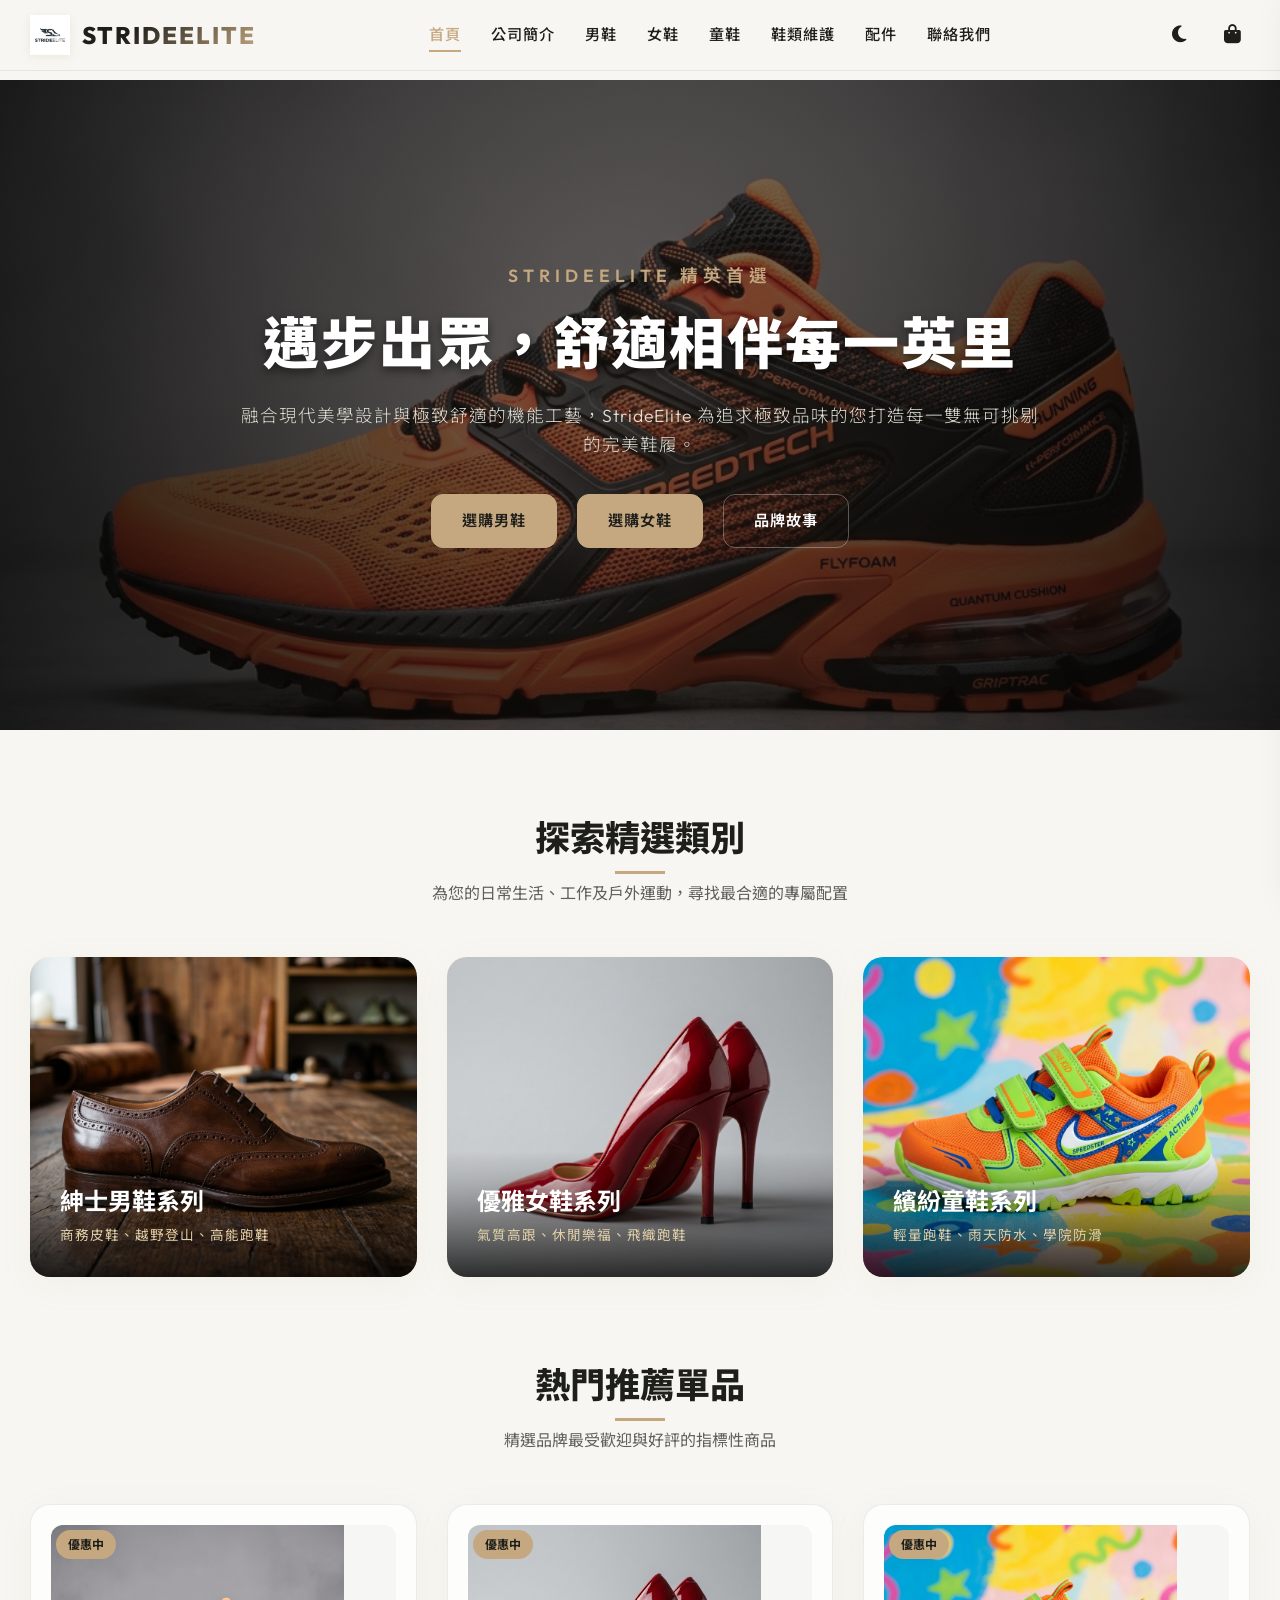
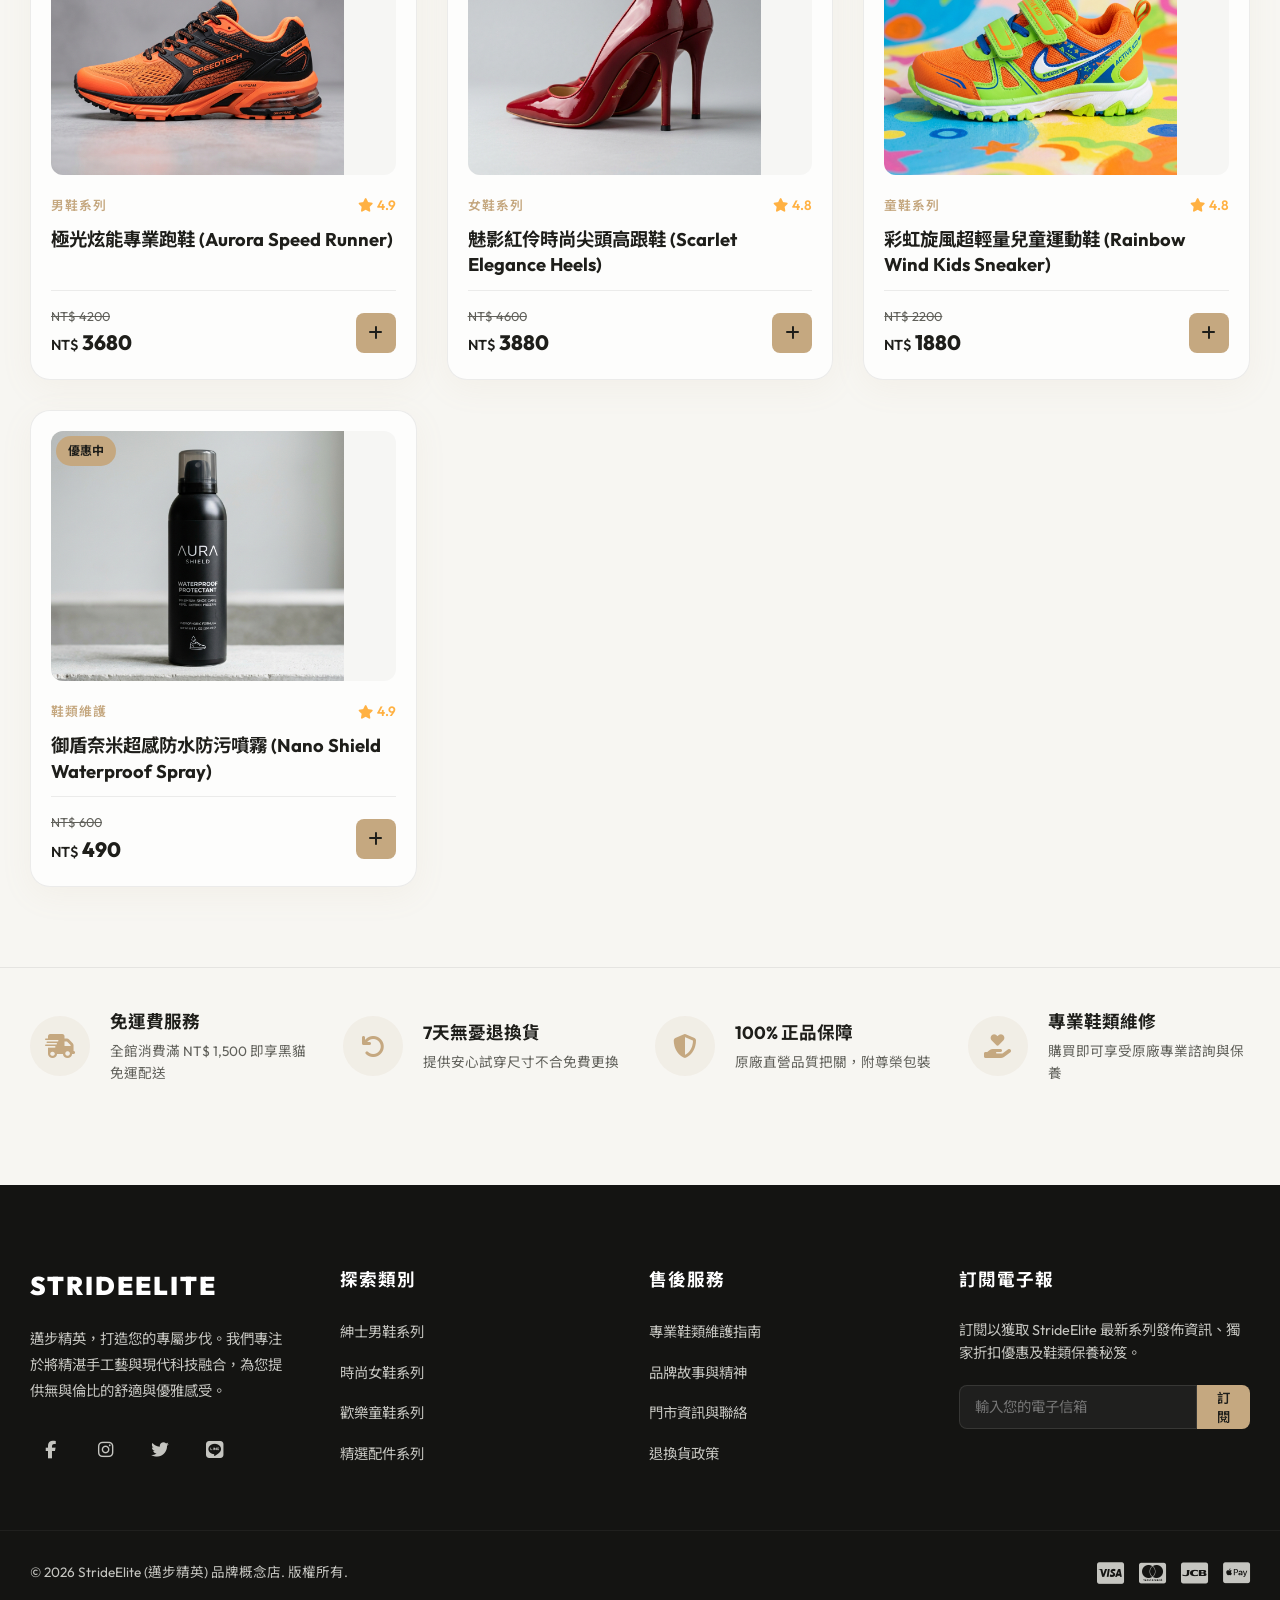
==== commit 0e925222: "Add files via upload" ====
--- a/index.html
+++ b/index.html
@@ -25,6 +25,7 @@
   <link rel="stylesheet" href="https://cdnjs.cloudflare.com/ajax/libs/font-awesome/6.4.0/css/all.min.css">
   <!-- Custom CSS Stylesheet -->
   <link rel="stylesheet" href="css/styles.css">
+  <meta name="google-site-verification" content="r-v5HoysDZFpnMcojmxbaqt_GTYZke3j5soNQ4Qu-V4" />
 </head>
 <body>
 
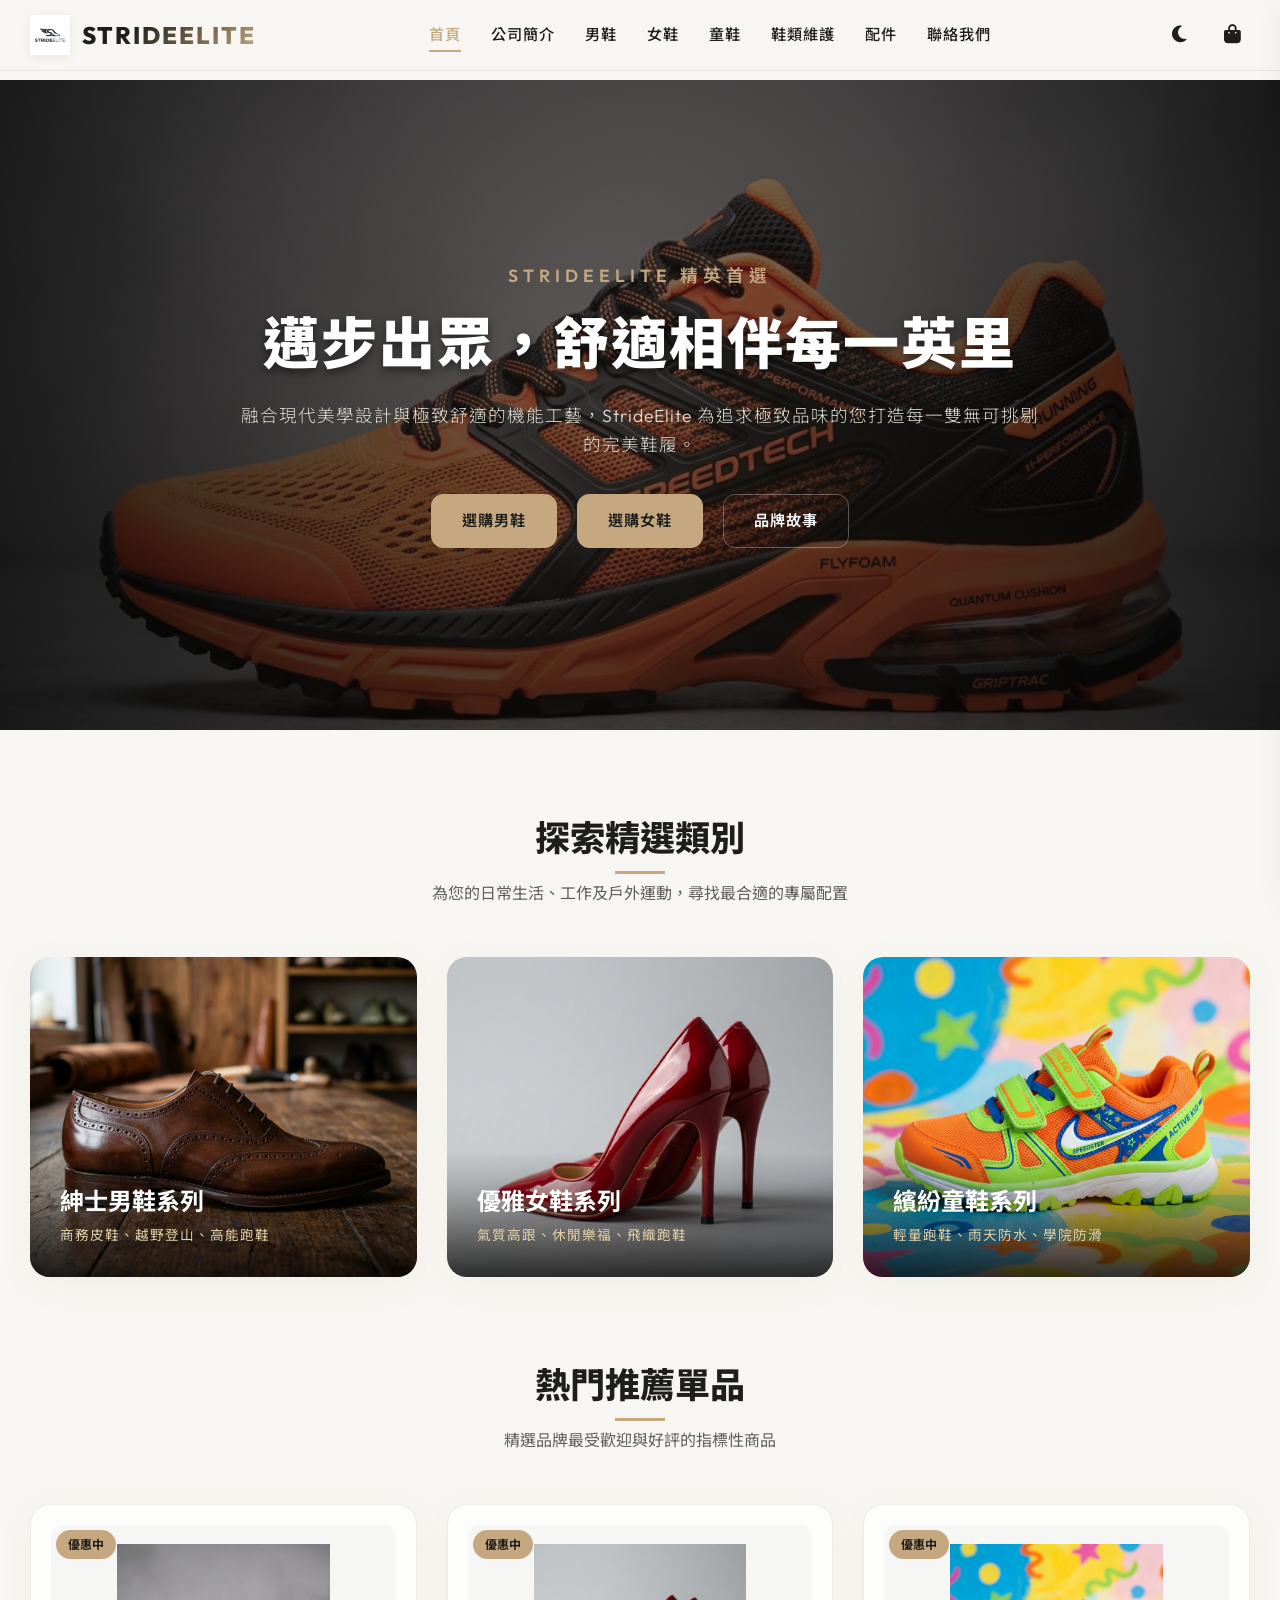
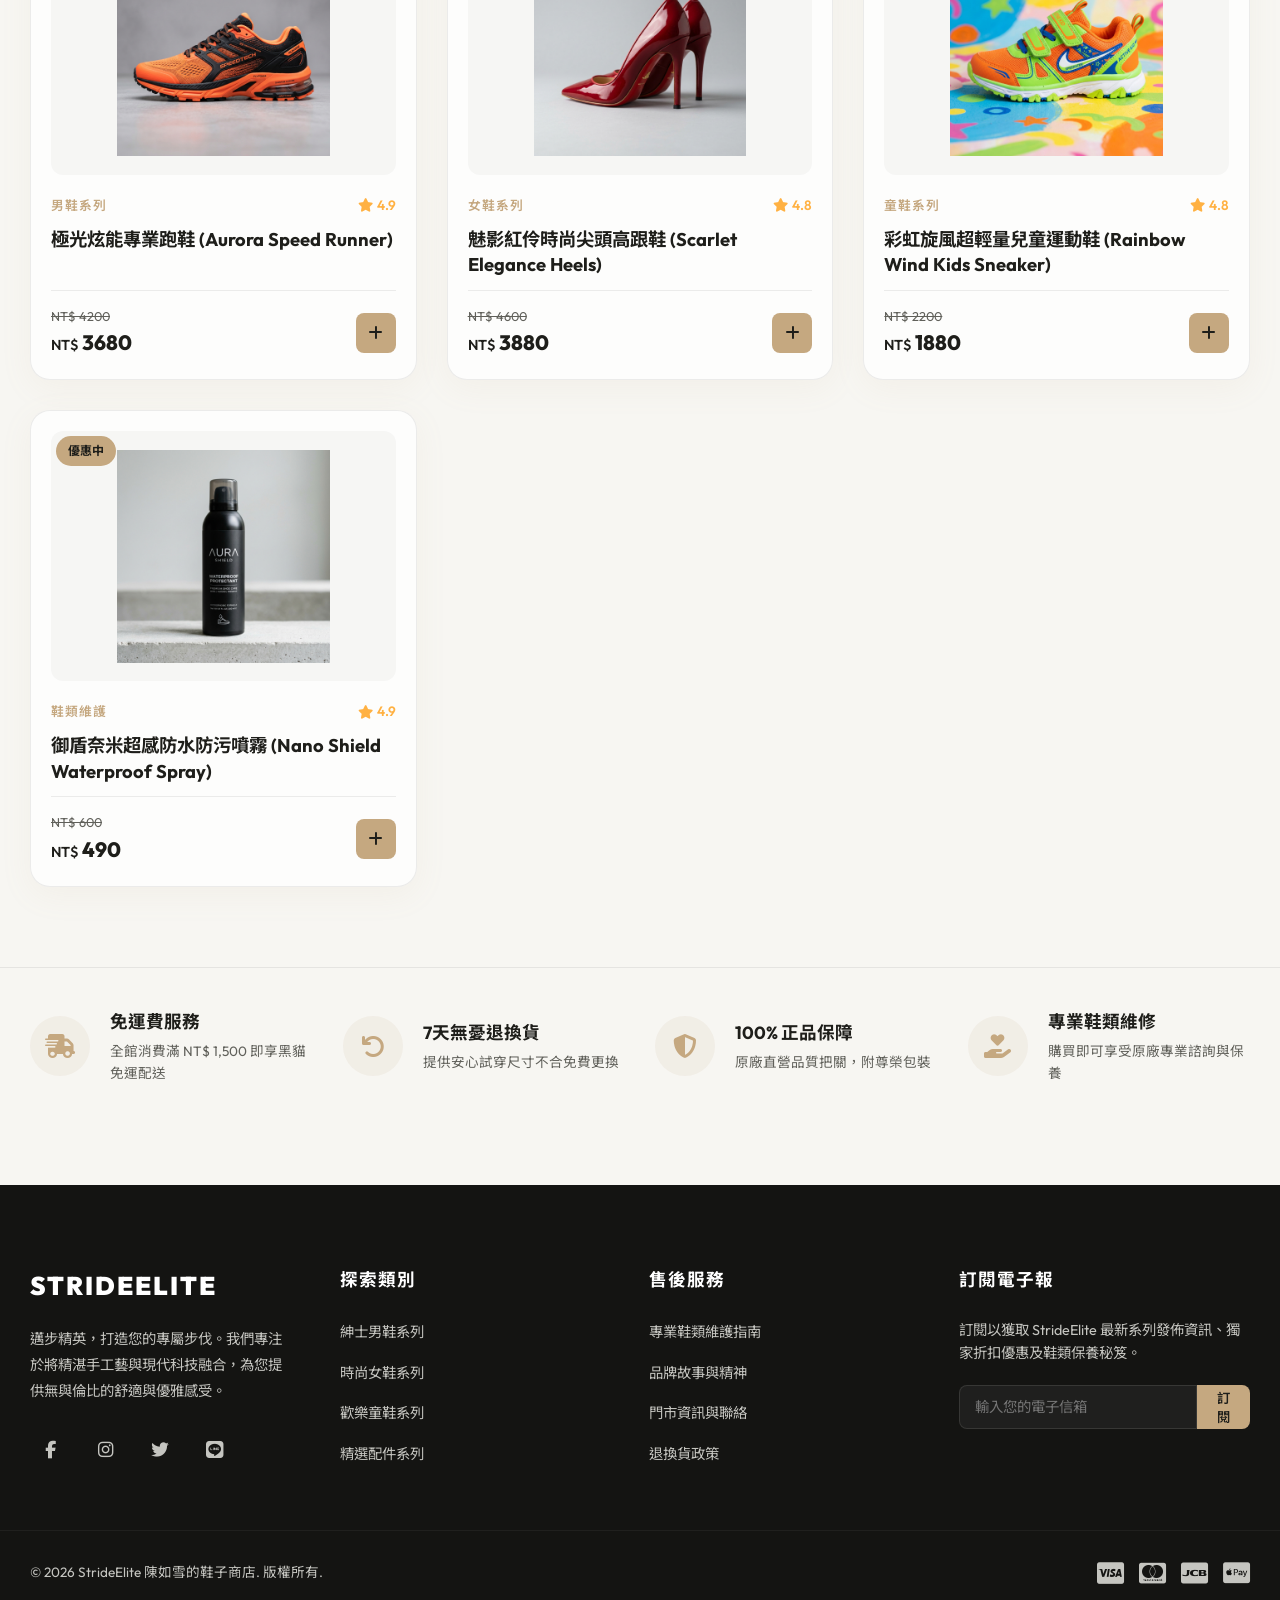
==== commit 5c8abf07: "Add files via upload" ====
--- a/index.html
+++ b/index.html
@@ -1,4 +1,4 @@
-<!DOCTYPE html>
+﻿<!DOCTYPE html>
 <html lang="zh-Hant-TW">
 <head>
   <meta charset="UTF-8">
@@ -15,17 +15,16 @@
   <meta property="og:type" content="website">
   <meta property="og:title" content="StrideElite 邁步精英 | 尊榮頂級鞋類品牌概念店">
   <meta property="og:description" content="融合經典手工工藝與現代材料科技，為您提供無與倫比的舒適與優雅。全館滿 NT$ 1500 免運，享 7 天尺寸免費退換貨。">
-  <meta property="og:image" content="assets/images/logo.png">
+  <meta property="og:image" content="assets/images/陳如雪的鞋子商店-Logo.png">
   
   <!-- Favicon -->
-  <link rel="icon" type="image/png" href="assets/images/logo.png">
+  <link rel="icon" type="image/png" href="assets/images/陳如雪的鞋子商店-Logo.png">
   
   <!-- Stylesheets -->
   <!-- FontAwesome Icons -->
   <link rel="stylesheet" href="https://cdnjs.cloudflare.com/ajax/libs/font-awesome/6.4.0/css/all.min.css">
   <!-- Custom CSS Stylesheet -->
   <link rel="stylesheet" href="css/styles.css">
-  <meta name="google-site-verification" content="r-v5HoysDZFpnMcojmxbaqt_GTYZke3j5soNQ4Qu-V4" />
 </head>
 <body>
 
@@ -36,10 +35,219 @@
 
   <!-- Main View Container (Dynamic Content) -->
   <main class="main-content" id="main-content">
-    <!-- Loaded Dynamically via Router (Home, About, Mens, Womens, Kids, Care, Accessories, Contact, Detail) -->
-    <div style="padding: 100px; text-align: center;">
-      <i class="fas fa-spinner fa-spin" style="font-size: 3rem; color: var(--primary-gold); margin-bottom: 20px;"></i>
-      <h2>載入 StrideElite 精品商城中...</h2>
+    <div class="page-view">
+      <!-- 英雄海報 Banner -->
+      <section class="hero-section">
+        <div class="hero-overlay"></div>
+        <div class="hero-content">
+          <p class="hero-subtitle">StrideElite 精英首選</p>
+          <h2 class="hero-title">邁步出眾，舒適相伴每一英里</h2>
+          <p class="hero-description">融合現代美學設計與極致舒適的機能工藝，StrideElite 為追求極致品味的您打造每一雙無可挑剔的完美鞋履。</p>
+          <div class="hero-buttons">
+            <a href="mens.html" class="btn btn-primary">選購男鞋</a>
+            <a href="womens.html" class="btn btn-primary">選購女鞋</a>
+            <a href="about.html" class="btn btn-secondary">品牌故事</a>
+          </div>
+        </div>
+      </section>
+
+      <!-- 分類精選快捷卡片 -->
+      <section class="category-showcase">
+        <div class="section-header">
+          <h2 class="section-title">探索精選類別</h2>
+          <p class="section-subtitle">為您的日常生活、工作及戶外運動，尋找最合適的專屬配置</p>
+        </div>
+        <div class="grid-categories">
+          <div class="category-card" onclick="window.location.href = 'mens.html'">
+            <div class="category-img-wrapper">
+              <img src="assets/images/陳如雪的鞋子商店-英倫經典典藏雕花皮鞋.png" alt="紳士男鞋系列" title="紳士男鞋系列">
+            </div>
+            <div class="category-info">
+              <h3>紳士男鞋系列</h3>
+              <p>商務皮鞋、越野登山、高能跑鞋</p>
+            </div>
+          </div>
+          <div class="category-card" onclick="window.location.href = 'womens.html'">
+            <div class="category-img-wrapper">
+              <img src="assets/images/陳如雪的鞋子商店-魅影紅伶時尚尖頭高跟鞋.png" alt="女鞋系列" title="優雅女鞋系列">
+            </div>
+            <div class="category-info">
+              <h3>優雅女鞋系列</h3>
+              <p>氣質高跟、休閒樂福、飛織跑鞋</p>
+            </div>
+          </div>
+          <div class="category-card" onclick="window.location.href = 'kids.html'">
+            <div class="category-img-wrapper">
+              <img src="assets/images/陳如雪的鞋子商店-彩虹旋風超輕量兒童運動鞋.png" alt="童鞋系列" title="繽紛童鞋系列">
+            </div>
+            <div class="category-info">
+              <h3>繽紛童鞋系列</h3>
+              <p>輕量跑鞋、雨天防水、學院防滑</p>
+            </div>
+          </div>
+        </div>
+      </section>
+
+      <!-- 明星熱銷單品 -->
+      <section class="featured-products">
+        <div class="section-header">
+          <h2 class="section-title">熱門推薦單品</h2>
+          <p class="section-subtitle">精選品牌最受歡迎與好評的指標性商品</p>
+        </div>
+        <div class="products-grid">
+          <!-- 商品卡片 1：極光跑鞋 -->
+          <div class="product-card glass-panel" data-id="陳如雪的鞋子商店-極光炫能專業跑鞋">
+            <span class="badge-tag">優惠中</span>
+            <div class="product-img-holder">
+              <a href="product.html?id=陳如雪的鞋子商店-極光炫能專業跑鞋">
+                <img src="assets/images/陳如雪的鞋子商店-極光炫能專業跑鞋.png" alt="陳如雪的鞋子商店-極光炫能專業跑鞋" title="陳如雪的鞋子商店-極光炫能專業跑鞋" loading="lazy">
+              </a>
+            </div>
+            <div class="product-meta">
+              <div class="product-meta-header">
+                <span class="product-cat">男鞋系列</span>
+                <span class="product-rating">
+                  <i class="fas fa-star"></i> 4.9
+                </span>
+              </div>
+              <h3 class="product-card-title">
+                <a href="product.html?id=陳如雪的鞋子商店-極光炫能專業跑鞋">極光炫能專業跑鞋 (Aurora Speed Runner)</a>
+              </h3>
+              <div class="product-card-bottom">
+                <div class="price-box">
+                  <span class="price-original">NT$ 4200</span>
+                  <span class="price-current">3680</span>
+                </div>
+                <button class="add-cart-btn add-to-cart-quick" data-id="陳如雪的鞋子商店-極光炫能專業跑鞋" title="加入購物車">
+                  <i class="fas fa-plus"></i>
+                </button>
+              </div>
+            </div>
+          </div>
+
+          <!-- 商品卡片 2：優雅高跟鞋 -->
+          <div class="product-card glass-panel" data-id="陳如雪的鞋子商店-魅影紅伶時尚尖頭高跟鞋">
+            <span class="badge-tag">優惠中</span>
+            <div class="product-img-holder">
+              <a href="product.html?id=陳如雪的鞋子商店-魅影紅伶時尚尖頭高跟鞋">
+                <img src="assets/images/陳如雪的鞋子商店-魅影紅伶時尚尖頭高跟鞋.png" alt="陳如雪的鞋子商店-魅影紅伶時尚尖頭高跟鞋" title="陳如雪的鞋子商店-魅影紅伶時尚尖頭高跟鞋" loading="lazy">
+              </a>
+            </div>
+            <div class="product-meta">
+              <div class="product-meta-header">
+                <span class="product-cat">女鞋系列</span>
+                <span class="product-rating">
+                  <i class="fas fa-star"></i> 4.8
+                </span>
+              </div>
+              <h3 class="product-card-title">
+                <a href="product.html?id=陳如雪的鞋子商店-魅影紅伶時尚尖頭高跟鞋">魅影紅伶時尚尖頭高跟鞋 (Scarlet Elegance Heels)</a>
+              </h3>
+              <div class="product-card-bottom">
+                <div class="price-box">
+                  <span class="price-original">NT$ 4600</span>
+                  <span class="price-current">3880</span>
+                </div>
+                <button class="add-cart-btn add-to-cart-quick" data-id="陳如雪的鞋子商店-魅影紅伶時尚尖頭高跟鞋" title="加入購物車">
+                  <i class="fas fa-plus"></i>
+                </button>
+              </div>
+            </div>
+          </div>
+
+          <!-- 商品卡片 3：彩虹童鞋 -->
+          <div class="product-card glass-panel" data-id="陳如雪的鞋子商店-彩虹旋風超輕量兒童運動鞋">
+            <span class="badge-tag">優惠中</span>
+            <div class="product-img-holder">
+              <a href="product.html?id=陳如雪的鞋子商店-彩虹旋風超輕量兒童運動鞋">
+                <img src="assets/images/陳如雪的鞋子商店-彩虹旋風超輕量兒童運動鞋.png" alt="陳如雪的鞋子商店-彩虹旋風超輕量兒童運動鞋" title="陳如雪的鞋子商店-彩虹旋風超輕量兒童運動鞋" loading="lazy">
+              </a>
+            </div>
+            <div class="product-meta">
+              <div class="product-meta-header">
+                <span class="product-cat">童鞋系列</span>
+                <span class="product-rating">
+                  <i class="fas fa-star"></i> 4.8
+                </span>
+              </div>
+              <h3 class="product-card-title">
+                <a href="product.html?id=陳如雪的鞋子商店-彩虹旋風超輕量兒童運動鞋">彩虹旋風超輕量兒童運動鞋 (Rainbow Wind Kids Sneaker)</a>
+              </h3>
+              <div class="product-card-bottom">
+                <div class="price-box">
+                  <span class="price-original">NT$ 2200</span>
+                  <span class="price-current">1880</span>
+                </div>
+                <button class="add-cart-btn add-to-cart-quick" data-id="陳如雪的鞋子商店-彩虹旋風超輕量兒童運動鞋" title="加入購物車">
+                  <i class="fas fa-plus"></i>
+                </button>
+              </div>
+            </div>
+          </div>
+
+          <!-- 商品卡片 4：奈米防水噴霧 -->
+          <div class="product-card glass-panel" data-id="陳如雪的鞋子商店-御盾奈米超感防水防污噴霧">
+            <span class="badge-tag">優惠中</span>
+            <div class="product-img-holder">
+              <a href="product.html?id=陳如雪的鞋子商店-御盾奈米超感防水防污噴霧">
+                <img src="assets/images/陳如雪的鞋子商店-御盾奈米超感防水防污噴霧.png" alt="陳如雪的鞋子商店-御盾奈米超感防水防污噴霧" title="陳如雪的鞋子商店-御盾奈米超感防水防污噴霧" loading="lazy">
+              </a>
+            </div>
+            <div class="product-meta">
+              <div class="product-meta-header">
+                <span class="product-cat">鞋類維護</span>
+                <span class="product-rating">
+                  <i class="fas fa-star"></i> 4.9
+                </span>
+              </div>
+              <h3 class="product-card-title">
+                <a href="product.html?id=陳如雪的鞋子商店-御盾奈米超感防水防污噴霧">御盾奈米超感防水防污噴霧 (Nano Shield Waterproof Spray)</a>
+              </h3>
+              <div class="product-card-bottom">
+                <div class="price-box">
+                  <span class="price-original">NT$ 600</span>
+                  <span class="price-current">490</span>
+                </div>
+                <button class="add-cart-btn add-to-cart-quick" data-id="陳如雪的鞋子商店-御盾奈米超感防水防污噴霧" title="加入購物車">
+                  <i class="fas fa-plus"></i>
+                </button>
+              </div>
+            </div>
+          </div>
+        </div>
+      </section>
+
+      <!-- 品牌核心價值與特色 -->
+      <section class="brand-benefits">
+        <div class="benefit-item">
+          <div class="benefit-icon"><i class="fas fa-shipping-fast"></i></div>
+          <div class="benefit-text">
+            <h4>免運費服務</h4>
+            <p>全館消費滿 NT$ 1,500 即享黑貓免運配送</p>
+          </div>
+        </div>
+        <div class="benefit-item">
+          <div class="benefit-icon"><i class="fas fa-undo"></i></div>
+          <div class="benefit-text">
+            <h4>7天無憂退換貨</h4>
+            <p>提供安心試穿尺寸不合免費更換</p>
+          </div>
+        </div>
+        <div class="benefit-item">
+          <div class="benefit-icon"><i class="fas fa-shield-alt"></i></div>
+          <div class="benefit-text">
+            <h4>100% 正品保障</h4>
+            <p>原廠直營品質把關，附尊榮包裝</p>
+          </div>
+        </div>
+        <div class="benefit-item">
+          <div class="benefit-icon"><i class="fas fa-hand-holding-heart"></i></div>
+          <div class="benefit-text">
+            <h4>專業鞋類維修</h4>
+            <p>購買即可享受原廠專業諮詢與保養</p>
+          </div>
+        </div>
+      </section>
     </div>
   </main>
 
--- a/css/styles.css
+++ b/css/styles.css
@@ -262,7 +262,7 @@
   align-items: center;
   justify-content: center;
   text-align: center;
-  background: linear-gradient(rgba(0, 0, 0, 0.4), rgba(0, 0, 0, 0.6)), url('../assets/images/men_runner.png') no-repeat center center;
+  background: linear-gradient(rgba(0, 0, 0, 0.4), rgba(0, 0, 0, 0.6)), url('../assets/images/陳如雪的鞋子商店-極光炫能專業跑鞋.png') no-repeat center center;
   background-size: cover;
   background-attachment: fixed;
   color: #ffffff;
@@ -522,6 +522,14 @@
   background-color: rgba(255, 255, 255, 0.02);
 }
 
+.product-img-holder a {
+  display: flex;
+  align-items: center;
+  justify-content: center;
+  width: 100%;
+  height: 100%;
+}
+
 .product-img-holder img {
   max-height: 85%;
   max-width: 85%;
@@ -530,7 +538,7 @@
 }
 
 .product-card:hover .product-img-holder img {
-  transform: scale(1.08) rotate(-2deg);
+  transform: scale(1.05);
 }
 
 .product-meta {
@@ -740,7 +748,7 @@
   display: flex;
   align-items: center;
   justify-content: center;
-  background: linear-gradient(rgba(0,0,0,0.5), rgba(0,0,0,0.7)), url('../assets/images/logo.png') no-repeat center center;
+  background: linear-gradient(rgba(0,0,0,0.5), rgba(0,0,0,0.7)), url('../assets/images/陳如雪的鞋子商店-Logo.png') no-repeat center center;
   background-size: contain;
   background-color: #141412;
   color: #ffffff;
